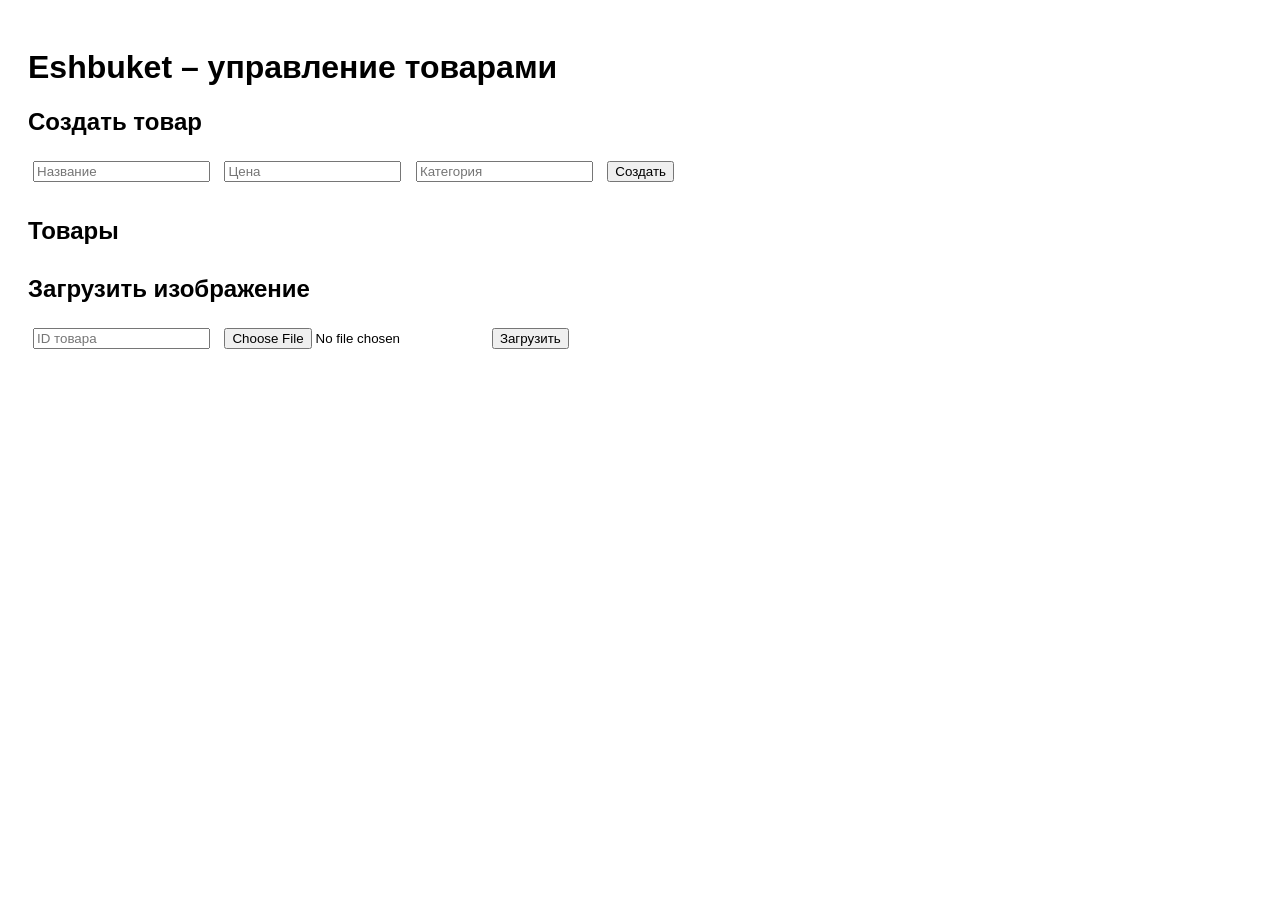
==== frontend/static/index.html @ 6be53bac "Nginx setup for current static frontend" ====
<!DOCTYPE html>
<html lang="ru">
<head>
  <meta charset="UTF-8" />
  <title>Eshbuket Admin</title>
  <link rel="stylesheet" href="styles.css" />
</head>
<body>
  <h1>Eshbuket – управление товарами</h1>

  <section>
    <h2>Создать товар</h2>
    <input id="name" placeholder="Название" />
    <input id="price" placeholder="Цена" type="number" />
    <input id="category" placeholder="Категория" />
    <button onclick="createProduct()">Создать</button>
  </section>

  <section>
    <h2>Товары</h2>
    <ul id="products"></ul>
  </section>

  <section>
    <h2>Загрузить изображение</h2>
    <input id="productId" placeholder="ID товара" />
    <input id="image" type="file" />
    <button onclick="uploadImage()">Загрузить</button>
    <div id="preview"></div>
  </section>

  <script src="app.js"></script>
</body>
</html>
---- frontend/static/styles.css ----
body {
  font-family: Arial, sans-serif;
  padding: 20px;
}
section {
  margin-bottom: 30px;
}
input, button {
  margin: 5px;
}
img {
  margin-top: 10px;
  border: 1px solid #ccc;
}
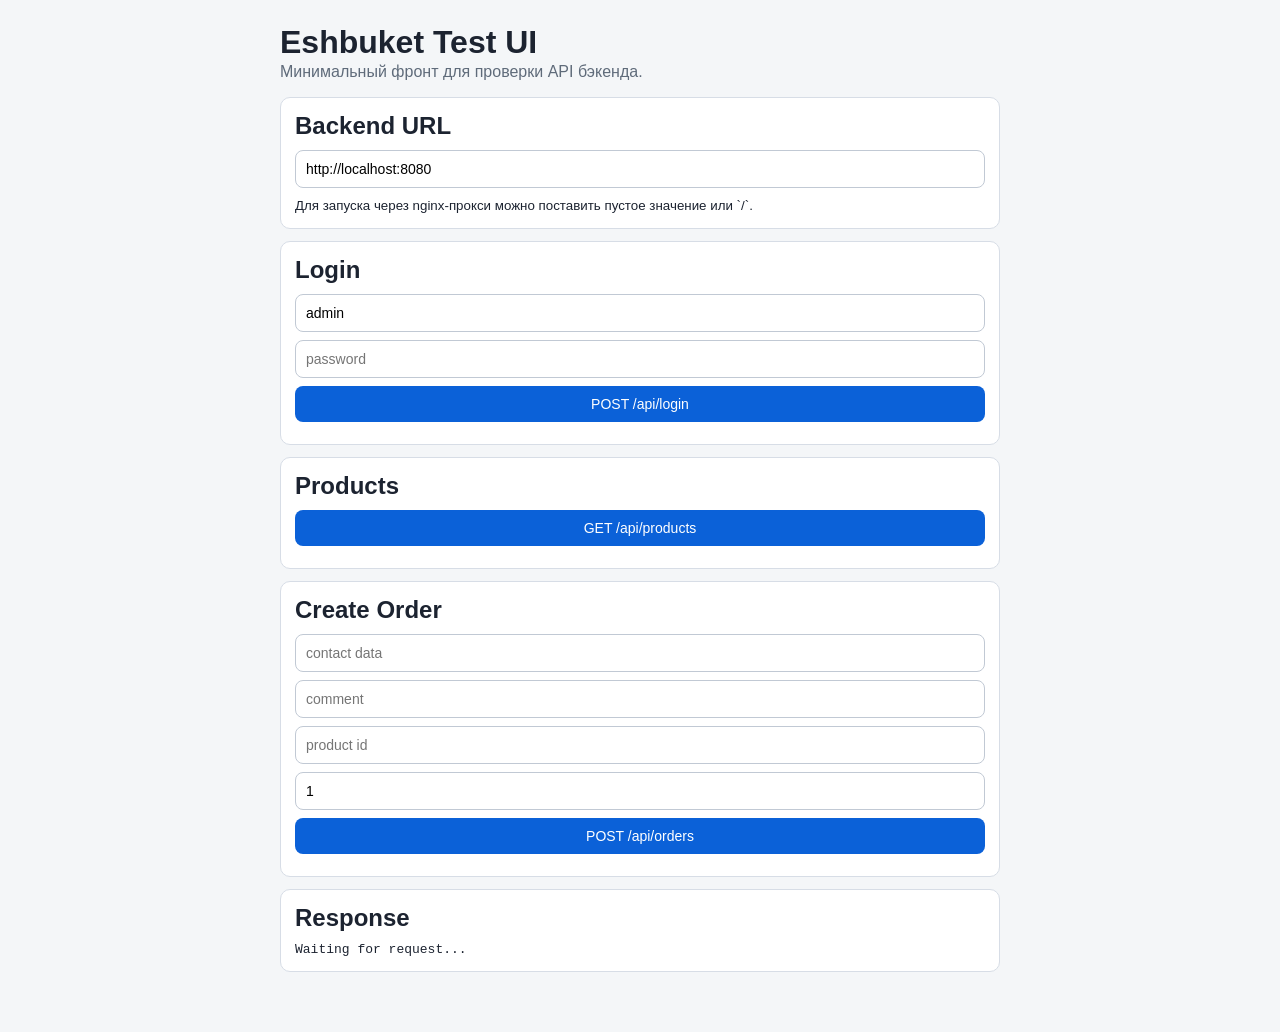
==== commit e0da905a: "Simple AI generated AI for test endpoints of backend" ====
--- a/frontend/static/index.html
+++ b/frontend/static/index.html
@@ -1,34 +1,53 @@
-<!DOCTYPE html>
+<!doctype html>
 <html lang="ru">
 <head>
-  <meta charset="UTF-8" />
-  <title>Eshbuket Admin</title>
-  <link rel="stylesheet" href="styles.css" />
+  <meta charset="UTF-8">
+  <meta name="viewport" content="width=device-width, initial-scale=1.0">
+  <title>Eshbuket Frontend</title>
+  <link rel="stylesheet" href="./styles.css">
 </head>
 <body>
-  <h1>Eshbuket – управление товарами</h1>
+  <main class="container">
+    <h1>Eshbuket Test UI</h1>
+    <p class="hint">Минимальный фронт для проверки API бэкенда.</p>
 
-  <section>
-    <h2>Создать товар</h2>
-    <input id="name" placeholder="Название" />
-    <input id="price" placeholder="Цена" type="number" />
-    <input id="category" placeholder="Категория" />
-    <button onclick="createProduct()">Создать</button>
-  </section>
+    <section class="card">
+      <h2>Backend URL</h2>
+      <input id="baseUrl" type="text" value="http://localhost:8080" />
+      <small>Для запуска через nginx-прокси можно поставить пустое значение или `/`.</small>
+    </section>
 
-  <section>
-    <h2>Товары</h2>
-    <ul id="products"></ul>
-  </section>
+    <section class="card">
+      <h2>Login</h2>
+      <form id="loginForm">
+        <input id="login" type="text" placeholder="login" value="admin" required />
+        <input id="password" type="password" placeholder="password" required />
+        <button type="submit">POST /api/login</button>
+      </form>
+    </section>
 
-  <section>
-    <h2>Загрузить изображение</h2>
-    <input id="productId" placeholder="ID товара" />
-    <input id="image" type="file" />
-    <button onclick="uploadImage()">Загрузить</button>
-    <div id="preview"></div>
-  </section>
+    <section class="card">
+      <h2>Products</h2>
+      <button id="loadProductsBtn" type="button">GET /api/products</button>
+    </section>
 
-  <script src="app.js"></script>
+    <section class="card">
+      <h2>Create Order</h2>
+      <form id="orderForm">
+        <input id="contactData" type="text" placeholder="contact data" required />
+        <input id="comment" type="text" placeholder="comment" />
+        <input id="productId" type="number" min="1" placeholder="product id" required />
+        <input id="quantity" type="number" min="1" value="1" required />
+        <button type="submit">POST /api/orders</button>
+      </form>
+    </section>
+
+    <section class="card">
+      <h2>Response</h2>
+      <pre id="output">Waiting for request...</pre>
+    </section>
+  </main>
+
+  <script src="./app.js"></script>
 </body>
 </html>
--- a/frontend/static/styles.css
+++ b/frontend/static/styles.css
@@ -1,14 +1,56 @@
 body {
-  font-family: Arial, sans-serif;
-  padding: 20px;
+  margin: 0;
+  font-family: "Segoe UI", Tahoma, Geneva, Verdana, sans-serif;
+  background: #f4f6f8;
+  color: #1c2330;
 }
-section {
-  margin-bottom: 30px;
+
+.container {
+  max-width: 720px;
+  margin: 24px auto;
+  padding: 0 12px 24px;
 }
+
+.hint {
+  margin-top: -8px;
+  color: #5f6b7a;
+}
+
+.card {
+  background: #fff;
+  border: 1px solid #d7dde6;
+  border-radius: 10px;
+  padding: 14px;
+  margin-bottom: 12px;
+}
+
+h1, h2 {
+  margin: 0 0 10px;
+}
+
 input, button {
-  margin: 5px;
+  width: 100%;
+  box-sizing: border-box;
+  margin-bottom: 8px;
+  padding: 10px;
+  border-radius: 8px;
+  border: 1px solid #c1c9d4;
+  font-size: 14px;
 }
-img {
-  margin-top: 10px;
-  border: 1px solid #ccc;
+
+button {
+  background: #0b61d8;
+  color: #fff;
+  border: none;
+  cursor: pointer;
 }
+
+button:hover {
+  background: #084fb3;
+}
+
+pre {
+  margin: 0;
+  white-space: pre-wrap;
+  word-break: break-word;
+}
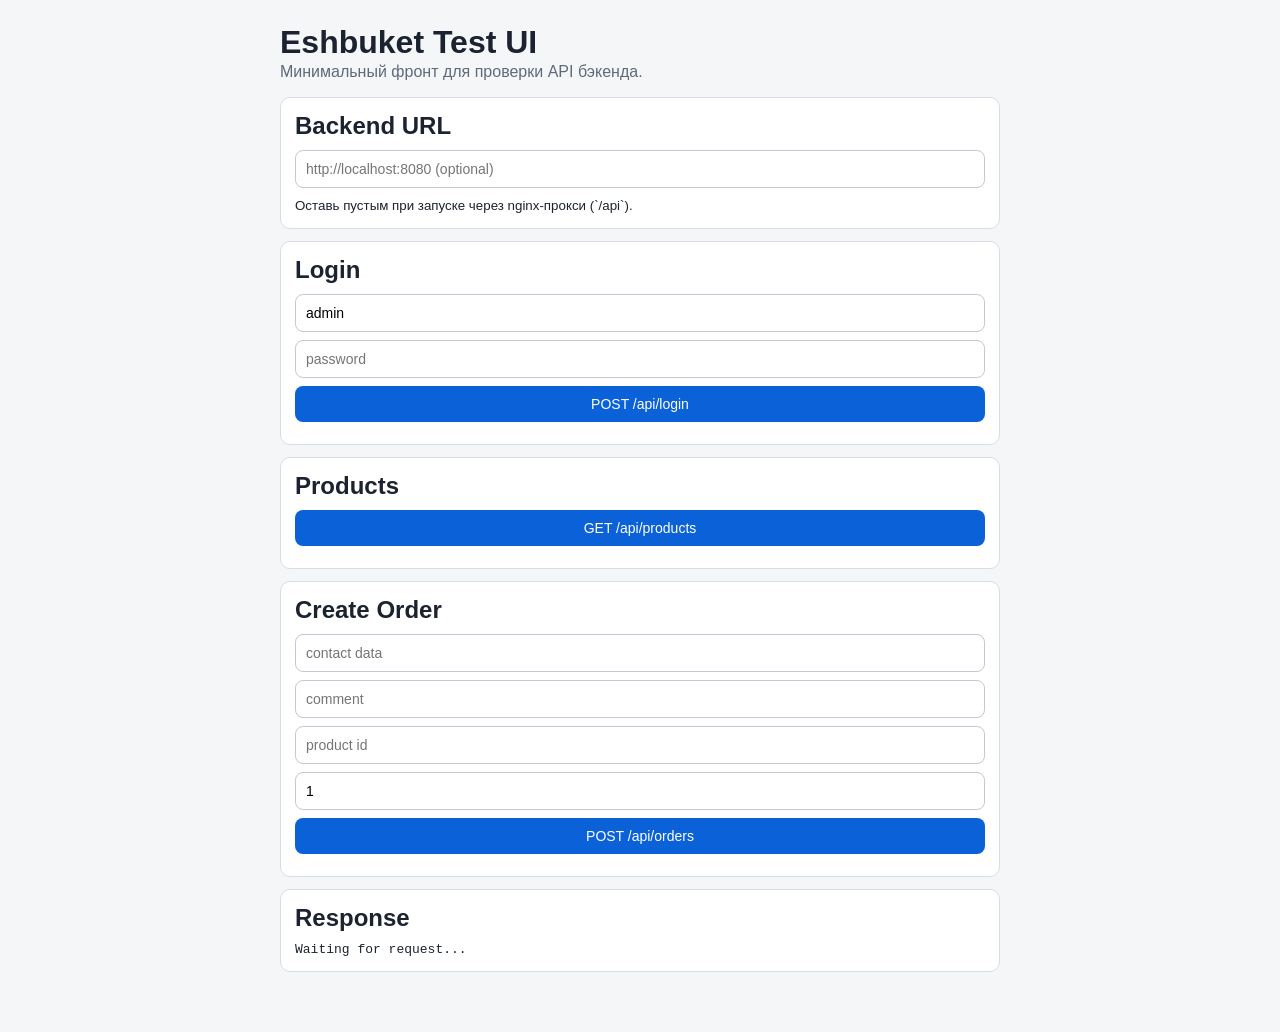
==== commit 0d0c7d58: "Frontend static fix" ====
--- a/frontend/static/index.html
+++ b/frontend/static/index.html
@@ -13,8 +13,8 @@
 
     <section class="card">
       <h2>Backend URL</h2>
-      <input id="baseUrl" type="text" value="http://localhost:8080" />
-      <small>Для запуска через nginx-прокси можно поставить пустое значение или `/`.</small>
+      <input id="baseUrl" type="text" value="" placeholder="http://localhost:8080 (optional)" />
+      <small>Оставь пустым при запуске через nginx-прокси (`/api`).</small>
     </section>
 
     <section class="card">
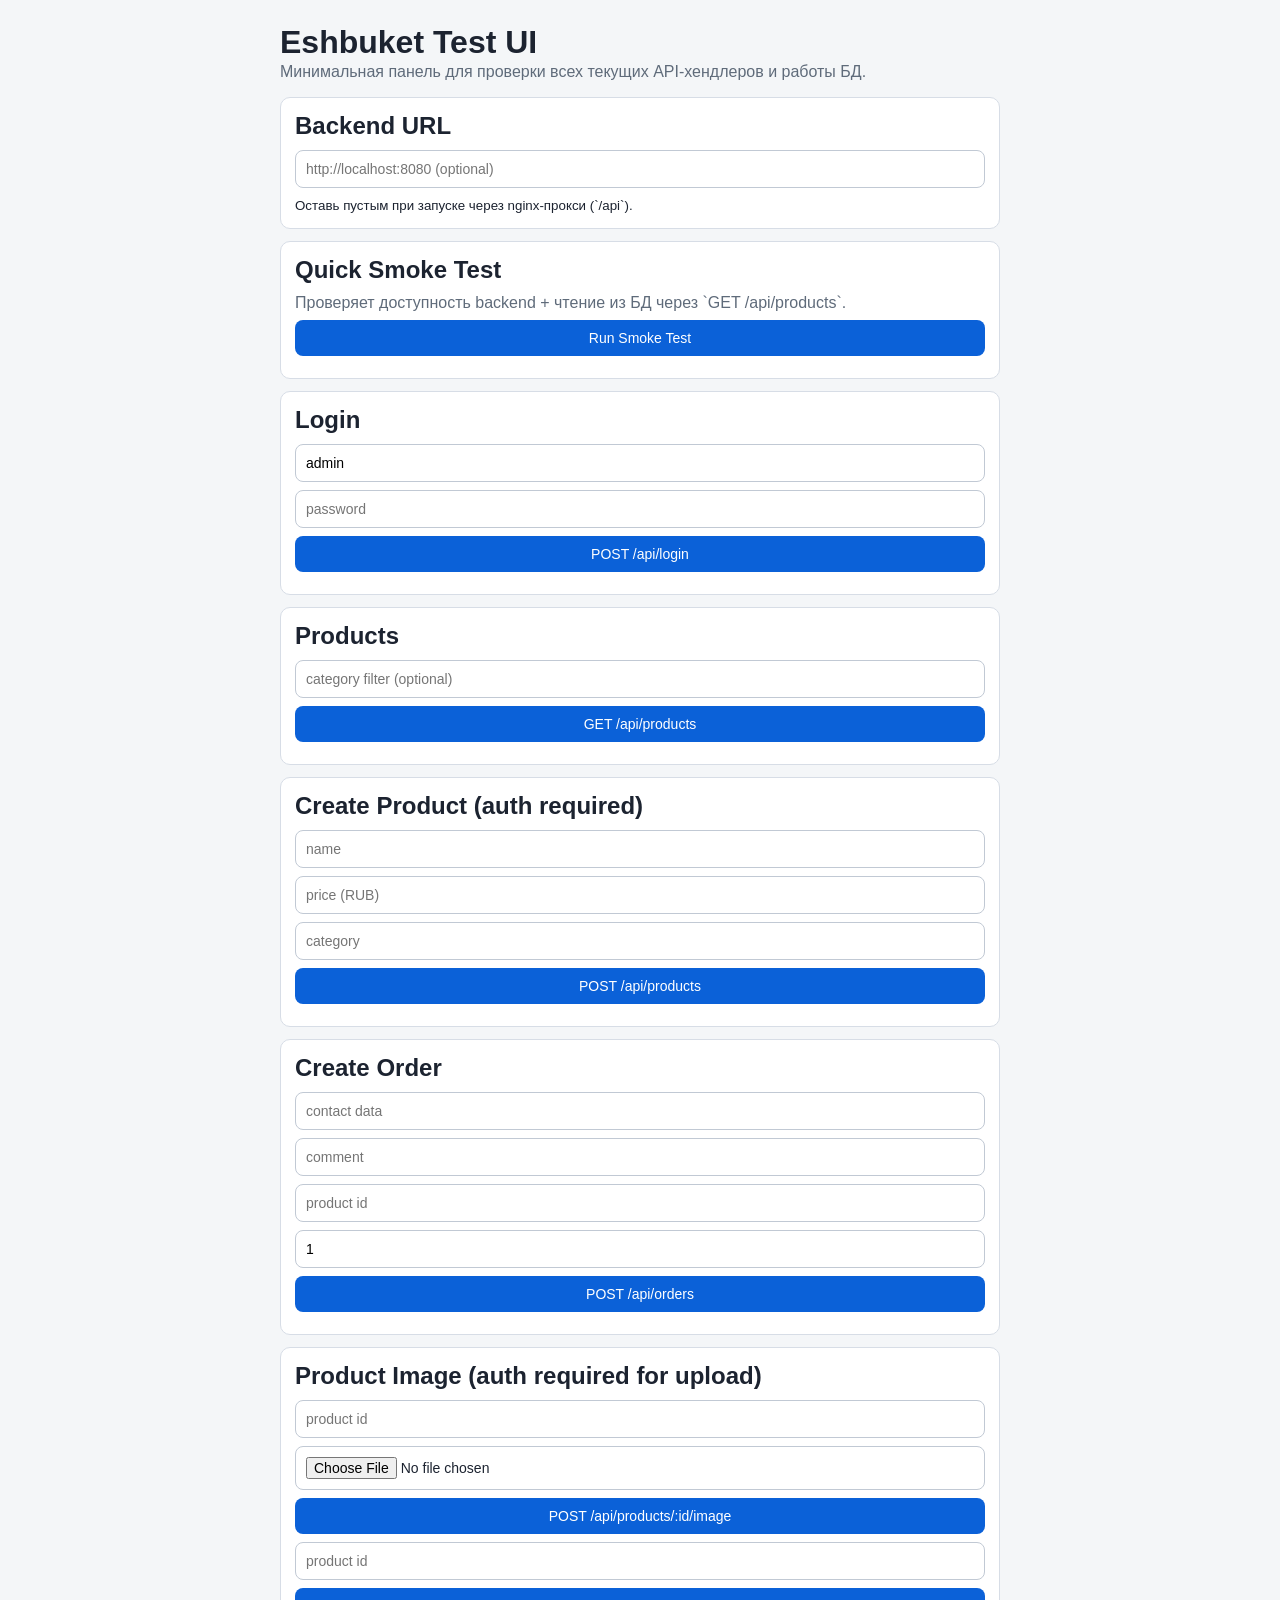
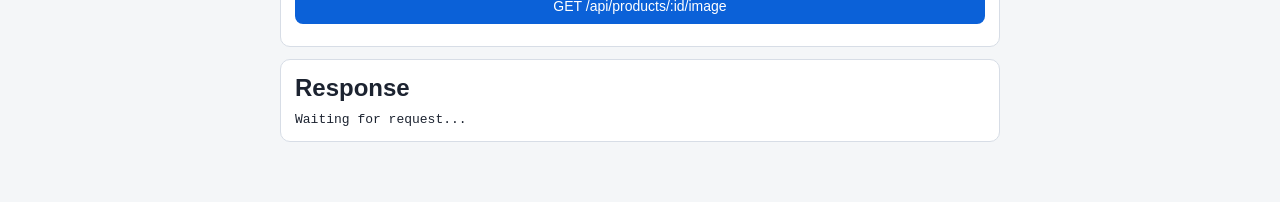
==== commit 70d23a26: "Some fixes" ====
--- a/frontend/static/index.html
+++ b/frontend/static/index.html
@@ -1,4 +1,4 @@
-<!doctype html>
+﻿<!doctype html>
 <html lang="ru">
 <head>
   <meta charset="UTF-8">
@@ -9,12 +9,18 @@
 <body>
   <main class="container">
     <h1>Eshbuket Test UI</h1>
-    <p class="hint">Минимальный фронт для проверки API бэкенда.</p>
+    <p class="hint">Минимальная панель для проверки всех текущих API-хендлеров и работы БД.</p>
 
     <section class="card">
       <h2>Backend URL</h2>
       <input id="baseUrl" type="text" value="" placeholder="http://localhost:8080 (optional)" />
       <small>Оставь пустым при запуске через nginx-прокси (`/api`).</small>
+    </section>
+
+    <section class="card">
+      <h2>Quick Smoke Test</h2>
+      <p class="muted">Проверяет доступность backend + чтение из БД через `GET /api/products`.</p>
+      <button id="smokeBtn" type="button">Run Smoke Test</button>
     </section>
 
     <section class="card">
@@ -28,7 +34,20 @@
 
     <section class="card">
       <h2>Products</h2>
-      <button id="loadProductsBtn" type="button">GET /api/products</button>
+      <form id="productsFilterForm">
+        <input id="productsCategory" type="text" placeholder="category filter (optional)" />
+        <button id="loadProductsBtn" type="submit">GET /api/products</button>
+      </form>
+    </section>
+
+    <section class="card">
+      <h2>Create Product (auth required)</h2>
+      <form id="createProductForm">
+        <input id="productName" type="text" placeholder="name" required />
+        <input id="productPrice" type="number" min="1" placeholder="price (RUB)" required />
+        <input id="productCategory" type="text" placeholder="category" />
+        <button type="submit">POST /api/products</button>
+      </form>
     </section>
 
     <section class="card">
@@ -43,6 +62,22 @@
     </section>
 
     <section class="card">
+      <h2>Product Image (auth required for upload)</h2>
+      <form id="uploadImageForm">
+        <input id="uploadImageProductId" type="number" min="1" placeholder="product id" required />
+        <input id="productImageFile" type="file" accept="image/*" required />
+        <button type="submit">POST /api/products/:id/image</button>
+      </form>
+
+      <form id="viewImageForm">
+        <input id="viewImageProductId" type="number" min="1" placeholder="product id" required />
+        <button type="submit">GET /api/products/:id/image</button>
+      </form>
+
+      <img id="imagePreview" alt="Product image preview" class="preview hidden" />
+    </section>
+
+    <section class="card">
       <h2>Response</h2>
       <pre id="output">Waiting for request...</pre>
     </section>
--- a/frontend/static/styles.css
+++ b/frontend/static/styles.css
@@ -13,6 +13,11 @@
 
 .hint {
   margin-top: -8px;
+  color: #5f6b7a;
+}
+
+.muted {
+  margin: 0 0 8px;
   color: #5f6b7a;
 }
 
@@ -54,3 +59,17 @@
   white-space: pre-wrap;
   word-break: break-word;
 }
+
+.preview {
+  width: 100%;
+  max-height: 260px;
+  object-fit: contain;
+  margin-top: 8px;
+  border: 1px solid #d7dde6;
+  border-radius: 8px;
+  background: #f8fafc;
+}
+
+.hidden {
+  display: none;
+}
